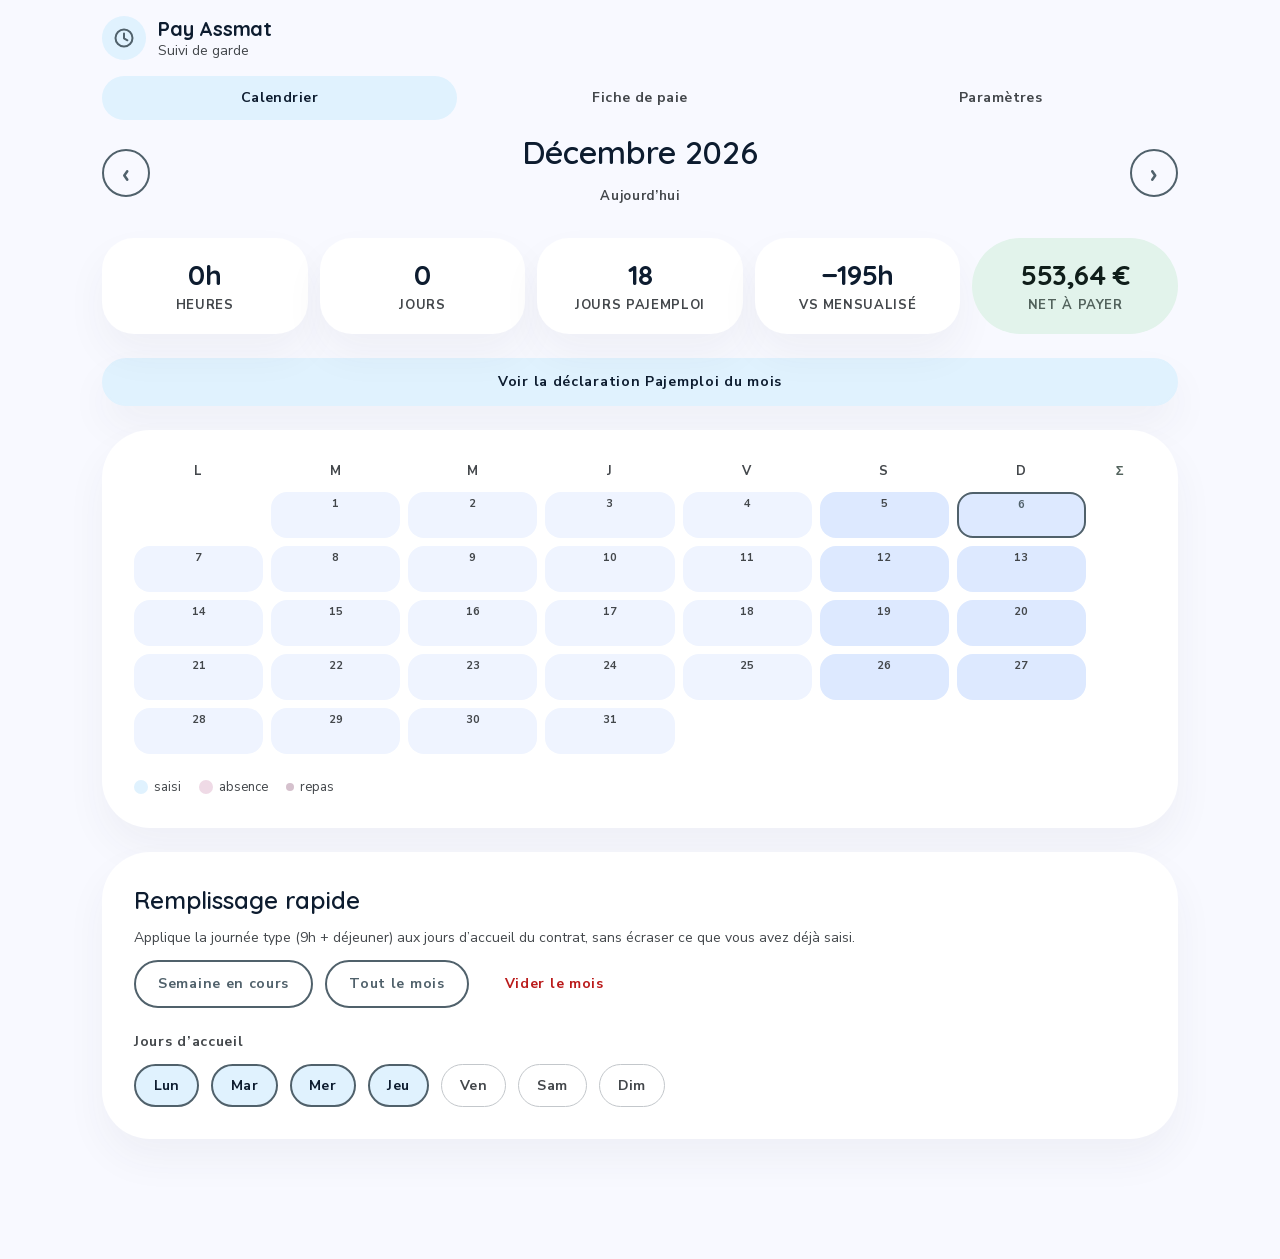
==== index.html @ a8e339e1 "Add GoatCounter analytics integration and update README with audience measurement details" ====
<!doctype html>
<html lang="fr">
<head>
<meta charset="utf-8">
<meta name="viewport" content="width=device-width, initial-scale=1, viewport-fit=cover">
<title>Pay Assmat — suivi & fiche de paie</title>
<meta name="description" content="Suivi des heures de garde chez l'assistante maternelle et génération de la fiche de paie mensuelle.">
<meta name="theme-color" content="#f8f9ff">
<link rel="manifest" href="manifest.webmanifest">
<link rel="icon" href="icons/icon-192.png" sizes="192x192" type="image/png">
<link rel="apple-touch-icon" href="icons/apple-touch-icon.png">
<meta name="apple-mobile-web-app-capable" content="yes">
<meta name="apple-mobile-web-app-status-bar-style" content="default">
<meta name="apple-mobile-web-app-title" content="Pay Assmat">
<link rel="preload" href="fonts/quicksand-latin.woff2" as="font" type="font/woff2" crossorigin>
<link rel="preload" href="fonts/nunito-sans-latin.woff2" as="font" type="font/woff2" crossorigin>
<link rel="stylesheet" href="css/style.css">
</head>
<body>

<header class="topbar">
  <div class="topbar-in">
    <div class="brand">
      <span class="brand-mark" aria-hidden="true"><svg viewBox="0 0 24 24" fill="none" stroke="currentColor" stroke-width="2" stroke-linecap="round" stroke-linejoin="round"><circle cx="12" cy="12" r="8.5"/><path d="M12 7.5v4.8l3.4 2"/></svg></span>
      <span>
        <strong>Pay Assmat</strong>
        <em id="brand-sub">Suivi de garde</em>
      </span>
    </div>
    <button id="btn-install" class="btn ghost sm" hidden>Installer</button>
  </div>
</header>

<nav class="tabs" role="tablist" aria-label="Sections">
  <button class="tab is-active" role="tab" aria-selected="true"  aria-controls="vue-calendrier" data-view="calendrier">Calendrier</button>
  <button class="tab"           role="tab" aria-selected="false" aria-controls="vue-paie"       data-view="paie">Fiche de paie</button>
  <button class="tab"           role="tab" aria-selected="false" aria-controls="vue-params"     data-view="params">Paramètres</button>
</nav>

<main>

  <!-- ============ CALENDRIER ============ -->
  <section id="vue-calendrier" class="view is-active" role="tabpanel">
    <div class="monthnav">
      <button class="btn icon" id="mois-prev" aria-label="Mois précédent">‹</button>
      <div class="monthnav-label">
        <h1 id="mois-titre">—</h1>
        <button class="btn ghost xs" id="mois-today">Aujourd’hui</button>
      </div>
      <button class="btn icon" id="mois-next" aria-label="Mois suivant">›</button>
    </div>

    <div class="stats" id="stats"></div>

    <button class="btn primary btn-paje" id="btn-voir-paje">Voir la déclaration Pajemploi du mois</button>

    <div class="card">
      <div class="cal-head" aria-hidden="true">
        <span>L</span><span>M</span><span>M</span><span>J</span><span>V</span>
        <span class="we">S</span><span class="we">D</span><span class="wk">Σ</span>
      </div>
      <div class="cal-grid" id="cal-grid"></div>
      <p class="legend">
        <span class="lg lg-present"></span> saisi
        <span class="lg lg-absent"></span> absence
        <span class="lg lg-repas"></span> repas
      </p>
    </div>

    <div class="card">
      <h2>Remplissage rapide</h2>
      <p class="muted">Applique la journée type (<span id="type-desc">—</span>) aux jours d’accueil du contrat, sans écraser ce que vous avez déjà saisi.</p>
      <div class="row wrap">
        <button class="btn" id="fill-week">Semaine en cours</button>
        <button class="btn" id="fill-month">Tout le mois</button>
        <button class="btn danger ghost" id="clear-month">Vider le mois</button>
      </div>
      <fieldset class="jours-contrat">
        <legend>Jours d’accueil</legend>
        <div class="chips" id="jours-contrat"></div>
      </fieldset>
    </div>
  </section>

  <!-- ============ FICHE DE PAIE ============ -->
  <section id="vue-paie" class="view" role="tabpanel">
    <div class="monthnav no-print">
      <button class="btn icon" id="paie-prev" aria-label="Mois précédent">‹</button>
      <div class="monthnav-label"><h1 id="paie-titre">—</h1></div>
      <button class="btn icon" id="paie-next" aria-label="Mois suivant">›</button>
    </div>

    <div class="row wrap no-print actions">
      <button class="btn primary" id="btn-print">Imprimer / PDF</button>
      <button class="btn" id="btn-csv">Export CSV</button>
      <button class="btn ghost" id="btn-copy-paje">Copier le récap Pajemploi</button>
    </div>

    <div id="paie-content"></div>
  </section>

  <!-- ============ PARAMÈTRES ============ -->
  <section id="vue-params" class="view" role="tabpanel">
    <form id="form-params" autocomplete="off">

      <div class="card">
        <h2>Identité</h2>
        <div class="grid2">
          <label>Enfant<input type="text" name="enfant" placeholder="Prénom"></label>
          <label>Assistante maternelle<input type="text" name="assmat" placeholder="Nom"></label>
          <label class="span2">Employeur (parent)<input type="text" name="employeur" placeholder="Nom"></label>
        </div>
      </div>

      <div class="card">
        <h2>Rémunération</h2>
        <div class="grid2">
          <label>Taux horaire
            <input type="number" name="tauxSaisi" step="0.001" min="0" inputmode="decimal">
            <small>Le salaire à payer et à déclarer à Pajemploi est le <strong>net</strong>.</small>
          </label>
          <label>Ce taux est
            <select name="tauxType">
              <option value="brut">Brut</option>
              <option value="net">Net</option>
            </select>
          </label>
          <label>Cotisations salariales (%)
            <input type="number" name="tauxCotisations" step="0.1" min="0" max="60" inputmode="decimal">
            <small>≈ 22 %. Sert à convertir brut ⇄ net. Estimation : Pajemploi fait foi.</small>
          </label>
          <label class="readout">Équivalence
            <output id="taux-readout">—</output>
          </label>
        </div>
      </div>

      <div class="card">
        <h2>Contrat</h2>
        <div class="grid2">
          <label class="span2">Mode de paiement
            <select name="mode">
              <option value="mensualisation">Mensualisation (salaire lissé + heures complémentaires)</option>
              <option value="reel">Paiement au réel (heures réellement effectuées)</option>
            </select>
          </label>
          <label>Heures / semaine<input type="number" name="heuresSemaine" step="0.25" min="0" inputmode="decimal"></label>
          <label>Jours / semaine<input type="number" name="joursSemaine" step="1" min="0" max="7" inputmode="numeric"></label>
          <label>Semaines / an
            <input type="number" name="semainesAn" step="1" min="1" max="52" inputmode="numeric">
            <small>52 = année complète.</small>
          </label>
          <label>Début du contrat
            <input type="date" name="debutContrat">
            <small>Borne l’année contractuelle (quota enfant malade).</small>
          </label>
          <label class="readout">Salaire mensualisé
            <output id="mens-readout">—</output>
          </label>
          <label>Seuil de majoration (h/sem.)<input type="number" name="seuilMajoration" step="0.25" min="0" inputmode="decimal"></label>
          <label>Heures au 1<sup>er</sup> palier<input type="number" name="heuresMaj1" step="1" min="0" inputmode="numeric"></label>
          <label>Majoration 1<sup>er</sup> palier (%)<input type="number" name="majoration1" step="1" min="0" inputmode="numeric"></label>
          <label>Majoration au-delà (%)<input type="number" name="majoration2" step="1" min="0" inputmode="numeric"></label>
        </div>
      </div>

      <div class="card">
        <h2>Indemnités d’entretien</h2>
        <div class="grid2">
          <label class="span2">Calcul
            <select name="entretienMode">
              <option value="bareme">Barème horaire avec plancher et plafond</option>
              <option value="fixe">Montant fixe par jour d’accueil</option>
              <option value="aucun">Aucune indemnité</option>
            </select>
          </label>
          <label data-when="bareme">Tarif horaire (€/h)<input type="number" name="entretienTauxH" step="0.005" min="0" inputmode="decimal"></label>
          <label data-when="bareme">Plancher / jour (€)<input type="number" name="entretienMin" step="0.01" min="0" inputmode="decimal"></label>
          <label data-when="bareme">Plafond / jour (€)<input type="number" name="entretienMax" step="0.01" min="0" inputmode="decimal"></label>
          <label data-when="fixe">Montant / jour (€)<input type="number" name="entretienFixe" step="0.01" min="0" inputmode="decimal"></label>
        </div>
        <p class="muted" data-when="bareme">Barème 2026 : 2,65 € en dessous de 6 h 15, 0,425 €/h ensuite, 3,83 € à partir de 9 h.</p>
      </div>

      <div class="card">
        <h2>Repas</h2>
        <div id="repas-params" class="repas-params"></div>
      </div>

      <div class="card">
        <h2>Options</h2>
        <label class="switch">
          <input type="checkbox" name="kmActif"><span>Frais kilométriques</span>
        </label>
        <label data-when="km">Tarif (€/km)<input type="number" name="kmTarif" step="0.01" min="0" inputmode="decimal"></label>
        <label class="switch">
          <input type="checkbox" name="cpActif"><span>Ligne « indemnité de congés payés » sur la fiche</span>
        </label>
        <label data-when="cp">Taux (%)<input type="number" name="cpTaux" step="0.5" min="0" inputmode="decimal"></label>
      </div>

      <div class="card">
        <h2>Journée type</h2>
        <p class="muted">Valeurs proposées par défaut lors de la saisie d’une journée.</p>
        <div class="grid2">
          <label>Heures<input type="number" name="typeHeures" step="0.25" min="0" max="24" inputmode="decimal"></label>
        </div>
        <div id="type-repas" class="repas-params"></div>
      </div>

      <div class="card">
        <h2>Données</h2>
        <p class="muted">Tout est stocké sur cet appareil uniquement. Pensez à exporter de temps en temps.</p>
        <div class="row wrap">
          <button type="button" class="btn" id="btn-export">Exporter la sauvegarde</button>
          <button type="button" class="btn" id="btn-import">Importer…</button>
          <input type="file" id="file-import" accept="application/json,.json" hidden>
          <button type="button" class="btn danger ghost" id="btn-reset">Tout effacer</button>
        </div>
        <p class="muted" id="storage-info"></p>
      </div>
    </form>
  </section>
</main>

<!-- ============ ÉDITEUR DE JOURNÉE ============ -->
<dialog id="dlg-jour">
  <form method="dialog" id="form-jour">
    <header class="dlg-head">
      <div>
        <h2 id="dlg-titre">—</h2>
        <p class="muted" id="dlg-sub">—</p>
      </div>
      <button class="btn icon ghost" value="cancel" aria-label="Fermer">✕</button>
    </header>

    <div class="dlg-body">
      <label class="dlg-statut">Statut<select id="dlg-statut"></select></label>

      <fieldset id="fs-heures">
        <legend>Heures de présence</legend>
        <div class="stepper">
          <button type="button" class="btn icon" data-h="-0.25" aria-label="Retirer 15 minutes">−</button>
          <input type="number" id="dlg-heures" step="0.25" min="0" max="24" inputmode="decimal">
          <button type="button" class="btn icon" data-h="0.25" aria-label="Ajouter 15 minutes">+</button>
        </div>
        <div class="chips" id="dlg-heures-quick"></div>
        <p class="muted" id="dlg-entretien">—</p>
      </fieldset>

      <fieldset id="fs-repas">
        <legend>Repas</legend>
        <div id="dlg-repas" class="counters"></div>
      </fieldset>

      <fieldset id="fs-km" hidden>
        <legend>Kilomètres</legend>
        <input type="number" id="dlg-km" step="1" min="0" inputmode="numeric">
      </fieldset>

      <label>Note<input type="text" id="dlg-note" maxlength="120" placeholder="facultatif"></label>
    </div>

    <footer class="dlg-foot">
      <button class="btn danger ghost" value="delete" type="submit" formnovalidate>Effacer</button>
      <button class="btn ghost" value="cancel" type="submit" formnovalidate>Annuler</button>
      <button class="btn primary" value="save" type="submit">Enregistrer</button>
    </footer>
  </form>
</dialog>

<!-- ============ INSTALLATION (iOS) ============ -->
<dialog id="dlg-install">
  <form method="dialog">
    <header class="dlg-head">
      <div>
        <h2>Installer Pay Assmat</h2>
        <p class="muted">Ajoutez l'application à votre écran d'accueil.</p>
      </div>
      <button class="btn icon ghost" value="cancel" aria-label="Fermer">✕</button>
    </header>

    <div class="dlg-body">
      <ol class="install-steps">
        <li>Touchez le bouton <strong>Partager</strong> <svg class="ico-share" viewBox="0 0 24 24" fill="none" stroke="currentColor" stroke-width="2" stroke-linecap="round" stroke-linejoin="round" aria-hidden="true"><path d="M12 15V3"/><path d="M8.5 6.5 12 3l3.5 3.5"/><path d="M6 11H4.5v9.5h15V11H18"/></svg> dans la barre du navigateur.</li>
        <li>Faites défiler puis choisissez <strong>« Sur l'écran d'accueil »</strong>.</li>
        <li>Confirmez avec <strong>Ajouter</strong>.</li>
      </ol>
      <p class="muted install-note" id="install-note">Sur iPhone, l'installation passe toujours par le menu Partager : aucun navigateur ne propose de bouton automatique.</p>
    </div>

    <footer class="dlg-foot">
      <span class="spacer"></span>
      <button class="btn primary" value="ok" type="submit">J'ai compris</button>
    </footer>
  </form>
</dialog>

<div id="toast" class="toast" role="status" aria-live="polite"></div>

<script src="js/analytics.js"></script>
<script src="js/calc.js"></script>
<script src="js/store.js"></script>
<script src="js/app.js"></script>
</body>
</html>
---- css/style.css ----
/* ============================================================
   Nurture Payroll — design system
   Soft Minimalism : pastels haute luminance, formes très arrondies,
   ombres quasi absentes, respiration généreuse.
   ============================================================ */

/* ---------- Polices (auto-hébergées : l'app doit tenir hors ligne) ---------- */

@font-face {
  font-family: 'Quicksand';
  src: url('../fonts/quicksand-latin.woff2') format('woff2-variations');
  font-weight: 300 700;
  font-style: normal;
  font-display: swap;
}

@font-face {
  font-family: 'Nunito Sans';
  src: url('../fonts/nunito-sans-latin.woff2') format('woff2-variations');
  font-weight: 200 1000;
  font-style: normal;
  font-display: swap;
}

/* ---------- Jetons ---------- */

:root {
  /* Le design system ne définit qu'une palette claire : on s'y tient. */
  color-scheme: light;

  /* Surfaces */
  --surface:            #f8f9ff;
  --surface-dim:        #ccdbf4;
  --surf-lowest:        #ffffff;
  --surf-low:           #eff4ff;
  --surf:               #e6eeff;
  --surf-high:          #dde9ff;
  --surf-highest:       #d5e3fd;
  --on-surface:         #0d1c2f;
  --on-surface-variant: #43474b;
  --inverse-surface:    #233144;
  --inverse-on-surface: #ebf1ff;
  --outline:            #73787b;
  --outline-variant:    #c3c7cb;

  /* Primaire — bleu ciel : calculs et actions principales */
  --primary:               #50616b;
  --on-primary:            #ffffff;
  --primary-container:     #e0f2fe;
  --on-primary-container:  #5e6f79;
  --on-primary-fixed:      #0c1e26;
  --primary-fixed-dim:     #b7c9d5;

  /* Secondaire — rose poudré : informations personnelles */
  --secondary:              #695a64;
  --secondary-container:    #efdae6;
  --on-secondary-fixed:     #231820;
  --secondary-fixed-dim:    #d5c1cd;

  /* Tertiaire — vert menthe : réussite, résultat net */
  --tertiary:               #52625c;
  --tertiary-container:     #e2f3eb;
  --on-tertiary-fixed:      #101e1a;
  --tertiary-fixed-dim:     #bacac3;

  /* Quaternaire — jaune soleil : attention bienveillante.
     Nommé dans le design system mais sans jeton fourni : dérivé ici. */
  --quaternary:             #7a6a3f;
  --quaternary-container:   #fff4d6;
  --on-quaternary-fixed:    #241c04;
  --quaternary-fixed-dim:   #e8d9ae;

  /* Erreur */
  --error:               #ba1a1a;
  --on-error:            #ffffff;
  --error-container:     #ffdad6;
  --on-error-container:  #93000a;

  /* Formes */
  --r-sm:   0.5rem;
  --r:      1rem;
  --r-md:   1.5rem;
  --r-lg:   2rem;
  --r-xl:   3rem;
  --r-full: 9999px;

  /* Espacements */
  --gutter:    24px;
  --stack-sm:  12px;
  --stack-md:  24px;
  --stack-lg:  48px;
  --pad:       20px;   /* padding interne des cartes, élargi sur grand écran */
  --margin:    20px;   /* marges latérales mobile */

  /* Élévation : « light as air », jamais d'ombre dure */
  --lift:        0 20px 40px rgba(51, 65, 85, .05);
  --lift-active: 0 20px 44px 8px rgba(51, 65, 85, .09);

  --safe-b: env(safe-area-inset-bottom, 0px);
}

@media (min-width: 700px) {
  :root { --pad: 32px; --margin: 32px; }
}

* { box-sizing: border-box; }

/* Les règles d'affichage ci-dessous (label, fieldset…) l'emportent sinon sur la
   feuille de style du navigateur : sans cela, l'attribut `hidden` ne masque rien. */
[hidden] { display: none !important; }

html { -webkit-text-size-adjust: 100%; }

body {
  margin: 0;
  background: var(--surface);
  color: var(--on-surface);
  font: 400 16px/24px 'Nunito Sans', -apple-system, BlinkMacSystemFont, 'Segoe UI', Roboto, sans-serif;
  padding-bottom: calc(var(--stack-lg) + var(--safe-b));
  overscroll-behavior-y: contain;
  -webkit-font-smoothing: antialiased;
}

/* ---------- Typographie ---------- */

h1, h2, h3 { margin: 0; font-family: 'Quicksand', 'Nunito Sans', sans-serif; }

/* headline-lg : 32/40, réduit à 24/32 sur mobile */
h1 { font-size: 24px; line-height: 32px; font-weight: 600; }
@media (min-width: 700px) { h1 { font-size: 32px; line-height: 40px; } }

/* headline-md : 24/32, adouci sur les petits écrans pour garder la hiérarchie */
h2 { font-size: 20px; line-height: 28px; font-weight: 600; letter-spacing: -.005em; }
@media (min-width: 700px) { h2 { font-size: 24px; line-height: 32px; } }

h3 { font-size: 16px; line-height: 24px; font-weight: 600; }

p { margin: 0 0 var(--stack-sm); }
p:last-child { margin-bottom: 0; }

.muted { color: var(--on-surface-variant); font-size: 14px; line-height: 20px; }
.spacer { flex: 1; }

/* Chiffres : Quicksand bold, pour que les montants sautent aux yeux */
.num-display {
  font-family: 'Quicksand', sans-serif; font-weight: 700;
  font-variant-numeric: tabular-nums;
}

/* ---------- En-tête ---------- */

.topbar {
  position: sticky; top: 0; z-index: 30;
  background: color-mix(in srgb, var(--surface) 96%, transparent);
  backdrop-filter: saturate(160%) blur(14px);
  padding-top: env(safe-area-inset-top, 0px);
}
.topbar-in {
  max-width: 1140px; margin: 0 auto;
  display: flex; align-items: center; gap: var(--stack-sm);
  padding: 16px var(--margin);
}
.brand { display: flex; align-items: center; gap: var(--stack-sm); flex: 1; min-width: 0; }
.brand strong {
  display: block; font-family: 'Quicksand', sans-serif;
  font-size: 20px; line-height: 26px; font-weight: 700; letter-spacing: -.01em;
}
.brand em {
  display: block; font-style: normal;
  font-size: 14px; line-height: 18px; color: var(--on-surface-variant);
  overflow: hidden; text-overflow: ellipsis; white-space: nowrap;
}
.brand-mark {
  width: 44px; height: 44px; border-radius: var(--r-md); flex: none;
  background: var(--primary-container);
  display: grid; place-items: center;
}
.brand-mark svg { width: 24px; height: 24px; color: var(--primary); }

/* ---------- Onglets ---------- */

.tabs {
  display: flex; gap: 6px;
  max-width: 1140px; margin: 0 auto; padding: 0 var(--margin) var(--stack-sm);
}
.tab {
  flex: 1; appearance: none; border: 0; cursor: pointer;
  padding: 12px 8px; border-radius: var(--r-full);
  background: transparent; color: var(--on-surface-variant);
  font-family: 'Nunito Sans', sans-serif;
  font-size: 14px; line-height: 20px; font-weight: 700; letter-spacing: .03em;
  white-space: nowrap;
  transition: background-color .18s ease, color .18s ease;
}
@media (max-width: 420px) { .tab { font-size: 13px; letter-spacing: 0; padding: 12px 4px; } }
.tab:hover { background: var(--surf-low); }
.tab.is-active { background: var(--primary-container); color: var(--on-surface); }

main { max-width: 1140px; margin: 0 auto; padding: 0 var(--margin) var(--stack-lg); }
.view { display: none; }
.view.is-active { display: block; animation: fade .22s ease-out; }
@keyframes fade { from { opacity: 0; transform: translateY(6px); } }

/* ---------- Cartes ---------- */

.card {
  background: var(--surf-lowest);
  border-radius: var(--r-xl);
  box-shadow: var(--lift);
  padding: var(--pad);
  margin: 0 0 var(--stack-md);
}
.card > h2 { margin-bottom: var(--stack-sm); }

.row { display: flex; gap: var(--stack-sm); align-items: center; }
.row.wrap { flex-wrap: wrap; }
.actions { margin: 0 0 var(--stack-md); }

.grid2 { display: grid; grid-template-columns: 1fr 1fr; gap: var(--stack-md) var(--gutter); }
.grid2 .span2 { grid-column: 1 / -1; }
@media (max-width: 620px) { .grid2 { grid-template-columns: 1fr; } .grid2 .span2 { grid-column: auto; } }

/* ---------- Champs ---------- */

/* label-md */
label {
  display: block;
  font-size: 14px; line-height: 20px; font-weight: 700; letter-spacing: .05em;
  color: var(--on-surface-variant);
}
label small {
  display: block; margin-top: 6px;
  font-size: 13px; line-height: 18px; font-weight: 400; letter-spacing: 0;
  color: var(--on-surface-variant);
}

input[type=text], input[type=number], input[type=date], select, output {
  display: block; width: 100%; margin-top: var(--stack-sm);
  padding: 12px 18px;
  font-family: 'Nunito Sans', sans-serif; font-size: 16px; line-height: 24px;
  color: var(--on-surface);
  background: var(--surf-low);
  border: 1.5px solid transparent;
  border-radius: var(--r-lg);
  transition: background-color .18s ease, border-color .18s ease, box-shadow .18s ease;
}
input[type=text]:hover, input[type=number]:hover, select:hover { border-color: var(--outline-variant); }

/* Le focus éclaire le champ en jaune soleil et « soulève » légèrement la surface. */
input[type=text]:focus, input[type=number]:focus, select:focus {
  outline: none;
  background: var(--quaternary-container);
  border-color: var(--quaternary-fixed-dim);
  box-shadow: var(--lift-active);
}
input:focus-visible, select:focus-visible, button:focus-visible, .day:focus-visible {
  outline: 2.5px solid var(--primary);
  outline-offset: 2px;
}

select {
  appearance: none; cursor: pointer; padding-right: 46px;
  background-image: url("data:image/svg+xml,%3Csvg xmlns='http://www.w3.org/2000/svg' viewBox='0 0 24 24' fill='none' stroke='%2350616b' stroke-width='2.2' stroke-linecap='round' stroke-linejoin='round'%3E%3Cpath d='M6 9l6 6 6-6'/%3E%3C/svg%3E");
  background-repeat: no-repeat;
  background-position: right 18px center;
  background-size: 20px;
}

output {
  background: var(--tertiary-container);
  font-family: 'Quicksand', sans-serif; font-weight: 700;
  color: var(--on-tertiary-fixed);
  min-height: 51px;
}

.switch {
  display: flex; align-items: center; gap: var(--stack-sm);
  padding: var(--stack-sm) 0;
  font-size: 16px; line-height: 24px; font-weight: 600; letter-spacing: 0;
  color: var(--on-surface); cursor: pointer;
}
.switch input { width: 22px; height: 22px; accent-color: var(--primary); margin: 0; flex: none; }

fieldset { border: 0; padding: 0; margin: 0 0 var(--stack-md); }
legend {
  font-size: 14px; line-height: 20px; font-weight: 700; letter-spacing: .05em;
  color: var(--on-surface-variant); padding: 0 0 var(--stack-sm);
}

/* ---------- Boutons ---------- */

/* Par défaut : bouton secondaire, bordure épaisse, centre transparent. */
.btn {
  appearance: none; cursor: pointer;
  font-family: 'Nunito Sans', sans-serif;
  font-size: 14px; line-height: 20px; font-weight: 700; letter-spacing: .05em;
  padding: 12px 22px; border-radius: var(--r-full);
  border: 2px solid var(--primary);
  background: transparent; color: var(--primary);
  transition: transform .08s ease, background-color .18s ease, box-shadow .18s ease;
}
.btn:hover { background: var(--surf-low); }
.btn:active { transform: scale(.97); }

/* Principal : bleu ciel plein, texte ardoise. */
.btn.primary {
  background: var(--primary-container); border-color: var(--primary-container);
  color: var(--on-surface); box-shadow: var(--lift);
}
.btn.primary:hover { background: #d3ecfd; border-color: #d3ecfd; box-shadow: var(--lift-active); }

.btn.ghost { border-color: transparent; color: var(--on-surface-variant); }
.btn.ghost:hover { background: var(--surf-low); }

.btn.danger { border-color: var(--error-container); color: var(--error); }
.btn.danger:hover { background: var(--error-container); }
.btn.danger.ghost { border-color: transparent; }

.btn.sm { padding: 9px 16px; }
.btn.xs { padding: 6px 14px; font-size: 13px; }
.btn.icon {
  width: 48px; height: 48px; padding: 0;
  display: grid; place-items: center;
  font-family: 'Quicksand', sans-serif; font-size: 26px; font-weight: 700; line-height: 1;
}
.btn[disabled] { opacity: .4; cursor: default; }

/* ---------- Puces ---------- */

.chips { display: flex; flex-wrap: wrap; gap: var(--stack-sm); }
.chip {
  appearance: none; cursor: pointer;
  font-family: 'Nunito Sans', sans-serif;
  font-size: 14px; line-height: 20px; font-weight: 700; letter-spacing: .03em;
  padding: 10px 18px; border-radius: var(--r-full);
  border: 1.5px solid var(--outline-variant);
  background: var(--surf-lowest); color: var(--on-surface-variant);
  transition: background-color .18s ease, border-color .18s ease, color .18s ease;
}
.chip:hover { background: var(--surf-low); }
.chip[aria-pressed="true"] {
  background: var(--primary-container); border-color: var(--primary);
  border-width: 2px; color: var(--on-surface); padding: 9.5px 17.5px;
}

/* ---------- Navigation mensuelle ---------- */

.monthnav {
  display: flex; align-items: center; gap: var(--stack-sm);
  margin: 0 0 var(--stack-md);
}
.monthnav-label { flex: 1; text-align: center; }
.monthnav-label h1 { text-transform: capitalize; }
.monthnav-label .btn { margin-top: 6px; }

/* ---------- Statistiques ---------- */

.stats {
  display: grid; grid-template-columns: repeat(5, 1fr); gap: var(--stack-sm);
  margin: 0 0 var(--stack-md);
}
@media (max-width: 620px) {
  .stats { grid-template-columns: repeat(2, 1fr); }
  .stats .stat.hero { grid-column: span 2; }  /* 5 cartes : le net à payer occupe la dernière ligne */
}

.stat {
  background: var(--surf-lowest);
  border-radius: var(--r-lg);
  box-shadow: var(--lift);
  padding: 20px var(--stack-sm);
  text-align: center;
}
.stat b {
  display: block;
  font-family: 'Quicksand', sans-serif; font-weight: 700;
  font-size: clamp(22px, 5vw, 28px); line-height: 34px;
  letter-spacing: -.02em; font-variant-numeric: tabular-nums;
}
.stat span {
  display: block; margin-top: 4px;
  font-size: 13px; line-height: 18px; font-weight: 700; letter-spacing: .05em;
  color: var(--on-surface-variant); text-transform: uppercase;
}
/* Le net à payer est le résultat : pastille menthe, forme pilule. */
.stat.hero { background: var(--tertiary-container); border-radius: var(--r-full); box-shadow: none; }
.stat.hero b { color: var(--on-tertiary-fixed); }
.stat.hero span { color: var(--tertiary); }

/* ---------- Calendrier ---------- */

.cal-head, .cal-grid {
  display: grid; grid-template-columns: repeat(7, minmax(0, 1fr)) 42px; gap: 4px;
}
@media (min-width: 700px) {
  .cal-head, .cal-grid { grid-template-columns: repeat(7, minmax(0, 1fr)) 52px; gap: 8px; }
}
.cal-head { margin-bottom: var(--stack-sm); }
.cal-head span {
  text-align: center;
  font-size: 13px; line-height: 18px; font-weight: 700; letter-spacing: .05em;
  color: var(--on-surface-variant);
}
.cal-head .wk { color: var(--tertiary); }

.day {
  appearance: none; cursor: pointer;
  font-family: 'Nunito Sans', sans-serif;
  /* Hauteur fixe plutôt qu'un ratio : un ratio impose une largeur intrinsèque
     que les colonnes 1fr, plus étroites, ne peuvent pas contenir. */
  height: 40px; min-width: 0;
  border: 1.5px solid transparent; border-radius: var(--r);
  background: var(--surf-low); color: var(--on-surface);
  padding: 3px 1px 1px;
  display: flex; flex-direction: column; align-items: center;
  position: relative; overflow: hidden;
  transition: background-color .18s ease, border-color .18s ease;
}
@media (min-width: 700px) { .day { height: 46px; padding: 4px 2px 3px; } }
.day:hover { border-color: var(--primary-fixed-dim); }
.day.is-we { background: var(--surf-high); }
.day.is-out { visibility: hidden; }
.day.is-today { border-color: var(--primary); border-width: 2.5px; }
.day .n {
  font-size: 11px; line-height: 13px; font-weight: 700;
  color: var(--on-surface-variant);
}
.day.is-today .n { color: var(--primary); }
.day .h {
  font-family: 'Quicksand', sans-serif;
  font-size: 12px; line-height: 14px; font-weight: 700;
  font-variant-numeric: tabular-nums;
}
.day .dots { display: flex; gap: 2px; height: 4px; margin-top: auto; }
.day .dot { width: 4px; height: 4px; border-radius: 50%; background: var(--secondary-fixed-dim); }

/* Journée saisie : bleu ciel. Absence : rose poudré, jamais alarmant. */
.day.filled { background: var(--primary-container); }
.day.filled .n { color: var(--on-primary-container); }
.day.filled .h { color: var(--on-primary-fixed); }
.day.off { background: var(--secondary-container); }
.day.off .n { color: var(--secondary); }
.day.off .h {
  font-family: 'Nunito Sans', sans-serif;
  font-size: 9px; line-height: 12px; letter-spacing: .01em;
  color: var(--secondary); text-transform: uppercase;
}

.wsum {
  display: grid; place-items: center; text-align: center;
  font-family: 'Quicksand', sans-serif;
  font-size: 12px; line-height: 16px; font-weight: 700; letter-spacing: -.01em;
  font-variant-numeric: tabular-nums;
  color: var(--on-tertiary-fixed); background: var(--tertiary-container);
  border-radius: var(--r); padding: 2px;
}
/* Au-delà du seuil : jaune soleil, une alerte qui reste bienveillante. */
.wsum.over { background: var(--quaternary-container); color: var(--on-quaternary-fixed); }
.wsum:empty { background: transparent; }

.legend {
  display: flex; align-items: center; gap: 6px; flex-wrap: wrap;
  margin-top: var(--stack-md);
  font-size: 13px; line-height: 18px; color: var(--on-surface-variant);
}
.lg { width: 14px; height: 14px; border-radius: var(--r-sm); display: inline-block; margin-left: var(--stack-sm); }
.lg:first-child { margin-left: 0; }
.lg-present { background: var(--primary-container); }
.lg-absent  { background: var(--secondary-container); }
.lg-repas   { background: var(--secondary-fixed-dim); border-radius: 50%; width: 8px; height: 8px; }

.jours-contrat { margin: var(--stack-md) 0 0; }

/* ---------- Repas (paramètres) ---------- */

.repas-params { display: flex; flex-direction: column; gap: var(--stack-sm); }
/* Le bloc des repas suit directement une grille de champs : on rétablit le rythme vertical. */
.grid2 + .repas-params { margin-top: var(--stack-md); }
.repas-line {
  display: grid; grid-template-columns: 22px 1fr 96px; align-items: center; gap: 10px;
  padding: 10px 14px;
  border-radius: var(--r-lg); background: var(--surf-low);
  transition: opacity .18s ease;
}
.repas-line input[type=checkbox] { width: 22px; height: 22px; accent-color: var(--primary); margin: 0; }
.repas-line > span { font-size: 16px; font-weight: 600; color: var(--on-surface); }
.repas-line input[type=number] { margin: 0; background: var(--surf-lowest); }
.repas-line.off { opacity: .45; }

/* ---------- Compteurs (dialogue) ---------- */

.counters { display: flex; flex-direction: column; gap: var(--stack-sm); }
.counter {
  display: grid; grid-template-columns: 1fr auto; align-items: center; gap: var(--stack-sm);
  padding: var(--stack-sm) var(--stack-sm) var(--stack-sm) 18px;
  border-radius: var(--r-lg); background: var(--secondary-container);
}
.counter > div:first-child { font-size: 16px; line-height: 22px; font-weight: 600; color: var(--on-secondary-fixed); }
.counter small { display: block; font-weight: 400; font-size: 13px; color: var(--secondary); }
.counter .ctrl { display: flex; align-items: center; gap: 4px; }
.counter .ctrl .btn.icon {
  width: 40px; height: 40px; border-color: var(--secondary-fixed-dim);
  color: var(--on-secondary-fixed); background: var(--surf-lowest);
}
.counter .val {
  min-width: 30px; text-align: center;
  font-family: 'Quicksand', sans-serif; font-size: 20px; font-weight: 700;
  font-variant-numeric: tabular-nums; color: var(--on-secondary-fixed);
}

.stepper { display: grid; grid-template-columns: 52px 1fr 52px; gap: var(--stack-sm); align-items: center; }
.stepper input {
  margin: 0; text-align: center; background: var(--surf-lowest);
  font-family: 'Quicksand', sans-serif;
  font-size: 36px; line-height: 44px; font-weight: 700;
  font-variant-numeric: tabular-nums;
}
.stepper .btn.icon { width: 52px; height: 52px; }
#dlg-heures-quick { margin-top: var(--stack-sm); }
#dlg-entretien { margin-top: var(--stack-sm); }

/* ---------- Dialogue ---------- */

dialog {
  border: 0; padding: 0;
  color: var(--on-surface); background: var(--surf-lowest);
  border-radius: var(--r-xl) var(--r-xl) 0 0;
  width: 100%; max-width: 520px;
  margin: auto auto 0; max-height: 94vh;
  box-shadow: 0 -20px 60px rgba(51, 65, 85, .12);
}
@media (min-width: 560px) { dialog { border-radius: var(--r-xl); margin: auto; } }
dialog::backdrop { background: rgba(35, 49, 68, .28); backdrop-filter: blur(3px); }
dialog[open] { display: flex; flex-direction: column; animation: up .24s cubic-bezier(.22,1,.36,1); }
@keyframes up { from { transform: translateY(24px); opacity: .5; } }

.dlg-head { display: flex; align-items: flex-start; gap: var(--stack-sm); padding: var(--pad) var(--pad) var(--stack-sm); }
.dlg-head > div:first-child { flex: 1; min-width: 0; }
.dlg-head h2 { font-size: 24px; line-height: 32px; }
.dlg-head .muted { margin: 4px 0 0; }
.dlg-body { padding: var(--stack-sm) var(--pad); overflow-y: auto; flex: 1; }
.dlg-foot {
  display: flex; align-items: center; gap: var(--stack-sm);
  padding: var(--stack-md) var(--pad) calc(var(--stack-md) + var(--safe-b));
  background: var(--surf-low);
  border-top: 1px solid var(--outline-variant);
}
.dlg-statut { display: block; margin-bottom: var(--stack-md); }

/* Actions du dialogue : Enregistrer bien contrasté, Annuler et Effacer bordés. */
.dlg-foot .btn { padding: 14px 22px; font-size: 15px; }
.dlg-foot .btn.primary {
  flex: 1;
  background: var(--primary); border-color: var(--primary); color: var(--on-primary);
}
.dlg-foot .btn.primary:hover { background: var(--on-primary-fixed); border-color: var(--on-primary-fixed); }
.dlg-foot .btn.ghost { border-color: var(--outline-variant); color: var(--on-surface); }
.dlg-foot .btn.danger.ghost { border-color: var(--error); color: var(--error); }

/* ---------- Fiche de paie ---------- */

.paie {
  background: var(--surf-lowest);
  border-radius: var(--r-xl);
  box-shadow: var(--lift);
  padding: var(--pad);
  margin: 0 0 var(--stack-md);
}
@media (min-width: 700px) { .paie { padding: 48px; } }

.paie-head { margin-bottom: var(--stack-lg); }
.paie-head h1 { font-size: 28px; line-height: 36px; font-weight: 700; letter-spacing: -.02em; }
@media (min-width: 700px) { .paie-head h1 { font-size: 40px; line-height: 48px; } }
.paie-head .periode {
  margin: 6px 0 0;
  font-size: 18px; line-height: 28px; color: var(--on-surface-variant); text-transform: capitalize;
}

.parties { display: grid; grid-template-columns: 1fr 1fr; gap: var(--stack-sm); margin-bottom: var(--stack-lg); }
@media (max-width: 379px) { .parties { grid-template-columns: 1fr; } }
.partie { background: var(--secondary-container); border-radius: var(--r-lg); padding: 18px 22px; }
.partie h3 {
  font-family: 'Nunito Sans', sans-serif;
  font-size: 13px; line-height: 18px; font-weight: 700; letter-spacing: .05em;
  text-transform: uppercase; color: var(--secondary); margin-bottom: 4px;
}
.partie p { margin: 0; font-size: 16px; line-height: 24px; font-weight: 600; color: var(--on-secondary-fixed); }

/* Une table plus large que l'écran défile dans son propre conteneur,
   la page elle-même ne défile jamais horizontalement. */
.paie-t-wrap { overflow-x: auto; margin-bottom: var(--stack-lg); }
table.paie-t { width: 100%; border-collapse: collapse; }
table.paie-t caption {
  text-align: left; padding: 0 0 var(--stack-sm);
  font-family: 'Quicksand', sans-serif;
  font-size: 20px; line-height: 28px; font-weight: 600; color: var(--on-surface);
}
table.paie-t th {
  text-align: left; padding: 8px 6px;
  font-size: 13px; line-height: 18px; font-weight: 700; letter-spacing: .05em;
  text-transform: uppercase; color: var(--on-surface-variant);
  border-bottom: 1.5px solid var(--outline-variant);
}
table.paie-t td { padding: 12px 6px; border-bottom: 1.5px solid var(--surf-high); font-size: 16px; }
table.paie-t td.num, table.paie-t th.num {
  text-align: right; white-space: nowrap;
  font-variant-numeric: tabular-nums;
}
table.paie-t td.num { font-family: 'Quicksand', sans-serif; font-weight: 600; }
table.paie-t tr.sub td {
  border-bottom: none; border-top: 2px solid var(--outline-variant);
  font-family: 'Quicksand', sans-serif; font-weight: 700; font-size: 17px;
}
table.paie-t tr.neg td { color: var(--error); }

/* Résultat final : grande pastille menthe, forme pilule. */
.net-final {
  display: flex; align-items: center; justify-content: space-between;
  gap: var(--stack-md); flex-wrap: wrap;
  background: var(--tertiary-container); color: var(--on-tertiary-fixed);
  border-radius: var(--r-full); padding: 24px 36px; margin-bottom: var(--stack-lg);
}
@media (max-width: 480px) { .net-final { border-radius: var(--r-lg); padding: 22px 26px; } }
.net-final span { font-size: 16px; line-height: 24px; font-weight: 600; color: var(--tertiary); }
.net-final b {
  font-family: 'Quicksand', sans-serif;
  font-size: 36px; line-height: 44px; font-weight: 700;
  letter-spacing: -.02em; font-variant-numeric: tabular-nums;
}

/* À reporter dans Pajemploi : jaune soleil, un rappel qui aide. */
.btn-paje { display: block; width: 100%; margin: 0 0 var(--stack-md); }
.paje { scroll-margin-top: 96px; background: var(--quaternary-container); border-radius: var(--r-lg); padding: var(--pad); margin-bottom: var(--stack-lg); }
.paje h3 {
  font-family: 'Nunito Sans', sans-serif;
  font-size: 13px; line-height: 18px; font-weight: 700; letter-spacing: .05em;
  text-transform: uppercase; color: var(--quaternary); margin-bottom: var(--stack-sm);
}
.paje dl { display: grid; grid-template-columns: 1fr auto; gap: 10px var(--stack-md); margin: 0; }
.paje dt { font-size: 16px; color: var(--on-surface-variant); }
.paje dd {
  margin: 0; text-align: right;
  font-family: 'Quicksand', sans-serif; font-size: 17px; font-weight: 700;
  font-variant-numeric: tabular-nums; color: var(--on-quaternary-fixed);
}

.empty { text-align: center; padding: var(--stack-lg) var(--stack-md); color: var(--on-surface-variant); }
.warn {
  background: var(--surf-low); border-radius: var(--r-md);
  padding: var(--stack-sm) 18px; margin: 0 0 var(--stack-sm);
  font-size: 14px; line-height: 21px; color: var(--on-surface-variant);
}

/* ---------- Toast ---------- */

.toast {
  position: fixed; left: 50%; bottom: calc(var(--stack-md) + var(--safe-b));
  transform: translate(-50%, 24px);
  background: var(--inverse-surface); color: var(--inverse-on-surface);
  padding: 14px 26px; border-radius: var(--r-full);
  font-size: 14px; font-weight: 700; letter-spacing: .03em;
  box-shadow: 0 20px 40px rgba(51, 65, 85, .18);
  opacity: 0; pointer-events: none; transition: opacity .22s ease, transform .22s ease;
  z-index: 100; max-width: 88vw; text-align: center;
}
.toast.show { opacity: 1; transform: translate(-50%, 0); }

/* ---------- Accessibilité ---------- */

@media (prefers-reduced-motion: reduce) {
  *, *::before, *::after { animation-duration: .01ms !important; transition-duration: .01ms !important; }
}

/* ---------- Étapes d'installation (iOS) ---------- */
.install-steps { margin: 0; padding-left: 1.25em; display: grid; gap: var(--stack-sm); }
.install-steps li { line-height: 1.5; }
.ico-share { width: 1.05em; height: 1.05em; vertical-align: -.18em; }
.install-note { margin-top: var(--stack-md); }

/* ---------- Impression ---------- */

@media print {
  @page { margin: 14mm; }
  body { background: #fff; padding: 0; }
  .topbar, .tabs, .no-print, .toast, dialog { display: none !important; }
  main { max-width: none; padding: 0; }
  .view { display: none !important; }
  #vue-paie { display: block !important; }
  .paie { box-shadow: none; padding: 0; margin: 0; border-radius: 0; page-break-inside: avoid; }
  .partie, .paje, .net-final { border: 1.5px solid var(--outline-variant); }
  .paie-t-wrap { margin-bottom: var(--stack-md); overflow-x: visible; }
  .net-final, .paje { margin-bottom: var(--stack-md); }
  .paie-head { margin-bottom: var(--stack-md); }
}
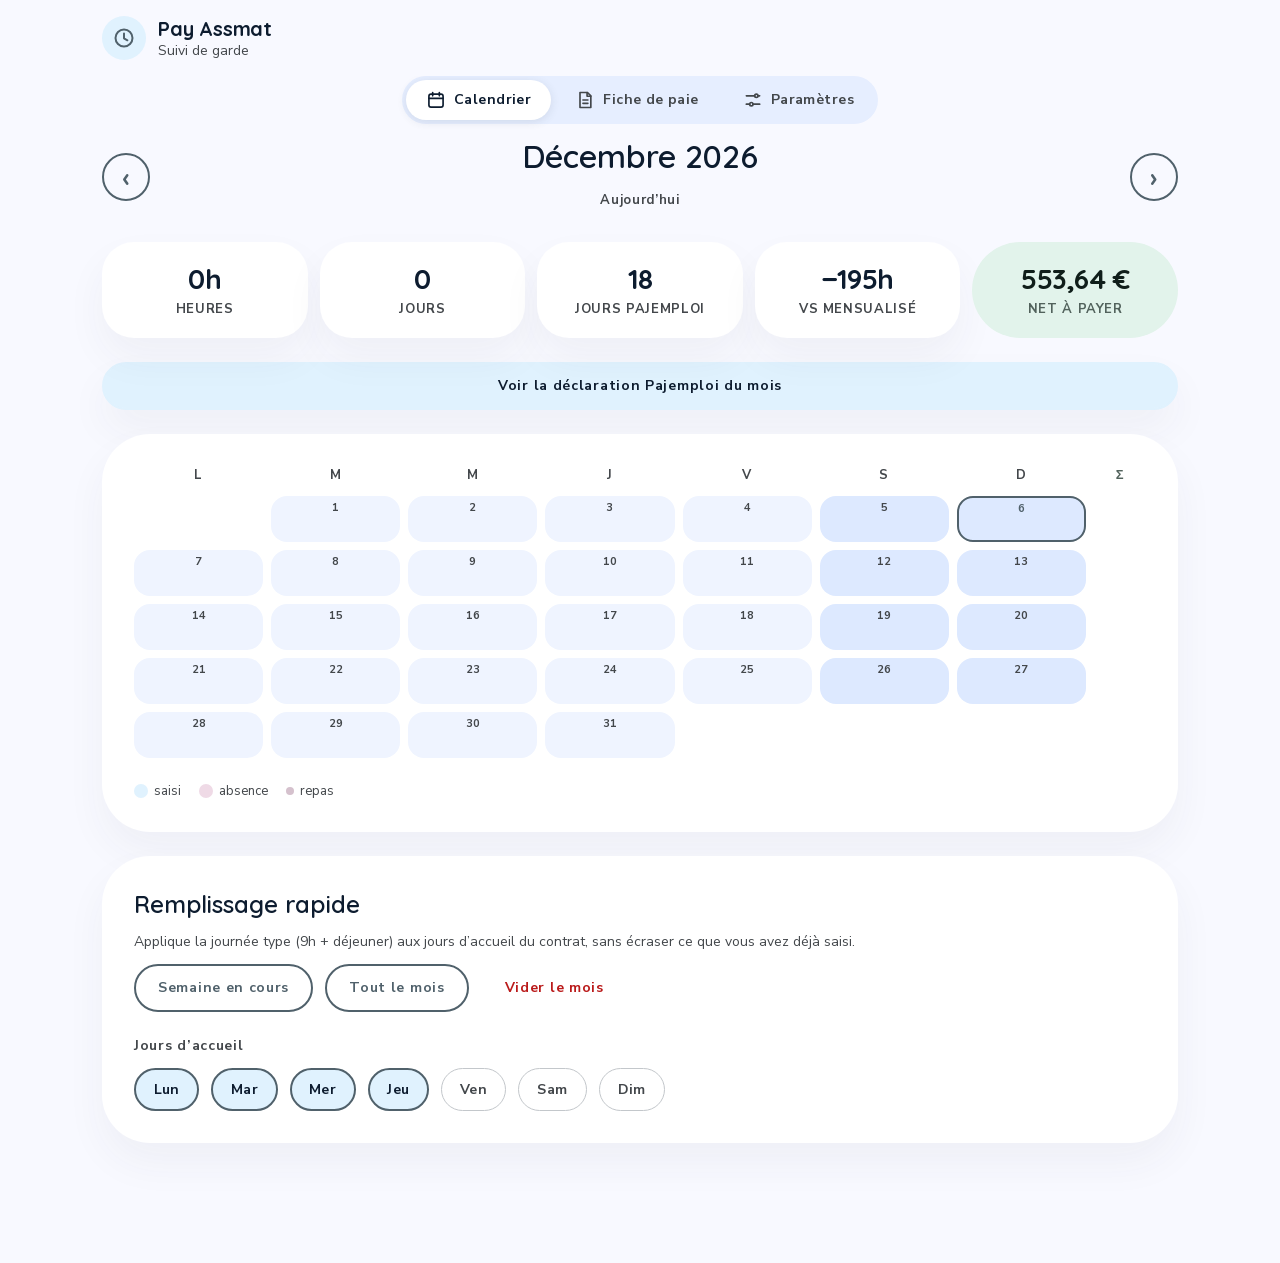
==== commit 8477a20c: "feat: enhance tab navigation with icons and labels; update service worker version" ====
--- a/index.html
+++ b/index.html
@@ -32,9 +32,18 @@
 </header>
 
 <nav class="tabs" role="tablist" aria-label="Sections">
-  <button class="tab is-active" role="tab" aria-selected="true"  aria-controls="vue-calendrier" data-view="calendrier">Calendrier</button>
-  <button class="tab"           role="tab" aria-selected="false" aria-controls="vue-paie"       data-view="paie">Fiche de paie</button>
-  <button class="tab"           role="tab" aria-selected="false" aria-controls="vue-params"     data-view="params">Paramètres</button>
+  <button class="tab is-active" role="tab" aria-selected="true"  aria-controls="vue-calendrier" data-view="calendrier">
+    <span class="tab-pill"><svg class="tab-ic" viewBox="0 0 24 24" fill="none" stroke="currentColor" stroke-width="2" stroke-linecap="round" stroke-linejoin="round" aria-hidden="true"><rect x="3.5" y="5" width="17" height="15.5" rx="2.5"/><path d="M3.5 10h17M8 3v4M16 3v4"/></svg></span>
+    <span class="tab-lbl">Calendrier</span>
+  </button>
+  <button class="tab"           role="tab" aria-selected="false" aria-controls="vue-paie"       data-view="paie">
+    <span class="tab-pill"><svg class="tab-ic" viewBox="0 0 24 24" fill="none" stroke="currentColor" stroke-width="2" stroke-linecap="round" stroke-linejoin="round" aria-hidden="true"><path d="M6 3h9l4 4v14H6z"/><path d="M14.5 3v4.5H19M9.5 12h6M9.5 16h6"/></svg></span>
+    <span class="tab-lbl">Fiche de paie</span>
+  </button>
+  <button class="tab"           role="tab" aria-selected="false" aria-controls="vue-params"     data-view="params">
+    <span class="tab-pill"><svg class="tab-ic" viewBox="0 0 24 24" fill="none" stroke="currentColor" stroke-width="2" stroke-linecap="round" stroke-linejoin="round" aria-hidden="true"><path d="M4 7h10M18 7h2M4 17h4M12 17h8"/><circle cx="16" cy="7" r="2"/><circle cx="10" cy="17" r="2"/></svg></span>
+    <span class="tab-lbl">Paramètres</span>
+  </button>
 </nav>
 
 <main>
@@ -144,15 +153,23 @@
               <option value="reel">Paiement au réel (heures réellement effectuées)</option>
             </select>
           </label>
+          <label class="span2" data-when="mensualisation">Type d’année
+            <select name="typeAnnee">
+              <option value="complete">Année complète : 47 semaines d’accueil + 5 de congés payés</option>
+              <option value="incomplete">Année incomplète : 46 semaines d’accueil ou moins</option>
+            </select>
+            <small data-when="complete">Salaire lissé sur 52 semaines, congés payés inclus.</small>
+            <small data-when="incomplete">Salaire lissé sur les semaines programmées ; congés payés versés en plus, régularisation à chaque date anniversaire.</small>
+          </label>
           <label>Heures / semaine<input type="number" name="heuresSemaine" step="0.25" min="0" inputmode="decimal"></label>
           <label>Jours / semaine<input type="number" name="joursSemaine" step="1" min="0" max="7" inputmode="numeric"></label>
-          <label>Semaines / an
-            <input type="number" name="semainesAn" step="1" min="1" max="52" inputmode="numeric">
-            <small>52 = année complète.</small>
+          <label data-when="incomplete">Semaines d’accueil / an
+            <input type="number" name="semainesAn" step="1" min="1" max="46" inputmode="numeric">
+            <small>Semaines programmées, hors congés payés (46 au plus).</small>
           </label>
           <label>Début du contrat
             <input type="date" name="debutContrat">
-            <small>Borne l’année contractuelle (quota enfant malade).</small>
+            <small>Borne l’année contractuelle : quota enfant malade, régularisation annuelle, congés acquis.</small>
           </label>
           <label class="readout">Salaire mensualisé
             <output id="mens-readout">—</output>
@@ -193,10 +210,30 @@
           <input type="checkbox" name="kmActif"><span>Frais kilométriques</span>
         </label>
         <label data-when="km">Tarif (€/km)<input type="number" name="kmTarif" step="0.01" min="0" inputmode="decimal"></label>
-        <label class="switch">
-          <input type="checkbox" name="cpActif"><span>Ligne « indemnité de congés payés » sur la fiche</span>
-        </label>
-        <label data-when="cp">Taux (%)<input type="number" name="cpTaux" step="0.5" min="0" inputmode="decimal"></label>
+      </div>
+
+      <div class="card">
+        <h2>Congés payés</h2>
+        <p class="muted" data-when="cp-inclus">Année complète : les 5 semaines de congés payés sont incluses dans la mensualisation. Le salaire est maintenu pendant les congés, rien n’est ajouté.</p>
+        <div class="grid2" data-when="cp">
+          <label class="span2">Paiement prévu au contrat
+            <select name="cpMode">
+              <option value="juin">En une fois, en juin</option>
+              <option value="prise">Lors de la prise principale des congés</option>
+              <option value="mensuel">Au fur et à mesure (10 % chaque mois)</option>
+            </select>
+          </label>
+          <label data-when="cp-prise">Mois de la prise principale
+            <select name="cpMoisPrise">
+              <option value="1">Janvier</option><option value="2">Février</option><option value="3">Mars</option>
+              <option value="4">Avril</option><option value="5">Mai</option><option value="6">Juin</option>
+              <option value="7">Juillet</option><option value="8">Août</option><option value="9">Septembre</option>
+              <option value="10">Octobre</option><option value="11">Novembre</option><option value="12">Décembre</option>
+            </select>
+          </label>
+          <label>Règle du dixième (%)<input type="number" name="cpTaux" step="0.5" min="0" inputmode="decimal"></label>
+          <p class="muted span2">2,5 jours ouvrables acquis par mois du 1<sup>er</sup> juin au 31 mai (30 au plus). L’indemnité retenue est la plus avantageuse entre le dixième des salaires de la période et le maintien de salaire.</p>
+        </div>
       </div>
 
       <div class="card">
--- a/css/style.css
+++ b/css/style.css
@@ -177,24 +177,59 @@
 }
 .brand-mark svg { width: 24px; height: 24px; color: var(--primary); }
 
-/* ---------- Onglets ---------- */
+/* ---------- Onglets ----------
+   Ordinateur : rail segmenté sous l'en-tête. Mobile : barre fixe en bas de l'écran,
+   à portée de pouce, icône au-dessus du libellé. */
 
 .tabs {
-  display: flex; gap: 6px;
-  max-width: 1140px; margin: 0 auto; padding: 0 var(--margin) var(--stack-sm);
+  display: flex; gap: 4px;
+  max-width: 1140px; margin: 0 auto var(--stack-sm);
+  padding: 4px; border-radius: var(--r-full);
+  background: var(--surf);
+  width: fit-content;
 }
 .tab {
-  flex: 1; appearance: none; border: 0; cursor: pointer;
-  padding: 12px 8px; border-radius: var(--r-full);
+  appearance: none; border: 0; cursor: pointer;
+  display: flex; align-items: center; gap: 8px;
+  padding: 10px 20px; border-radius: var(--r-full);
   background: transparent; color: var(--on-surface-variant);
   font-family: 'Nunito Sans', sans-serif;
   font-size: 14px; line-height: 20px; font-weight: 700; letter-spacing: .03em;
   white-space: nowrap;
-  transition: background-color .18s ease, color .18s ease;
-}
-@media (max-width: 420px) { .tab { font-size: 13px; letter-spacing: 0; padding: 12px 4px; } }
-.tab:hover { background: var(--surf-low); }
-.tab.is-active { background: var(--primary-container); color: var(--on-surface); }
+  transition: background-color .18s ease, color .18s ease, box-shadow .18s ease;
+}
+.tab-pill { display: grid; place-items: center; }
+.tab-ic { width: 20px; height: 20px; }
+.tab:hover { color: var(--on-surface); }
+.tab.is-active { background: var(--surf-lowest); color: var(--on-surface); box-shadow: 0 2px 10px rgba(51, 65, 85, .12); }
+
+@media (max-width: 699px) {
+  .tabs {
+    position: fixed; left: 0; right: 0; bottom: 0; z-index: 40;
+    width: auto; max-width: none; margin: 0; gap: 0;
+    padding: 8px 8px calc(8px + var(--safe-b));
+    border-radius: 0;
+    background: color-mix(in srgb, var(--surf-lowest) 94%, transparent);
+    backdrop-filter: saturate(160%) blur(14px);
+    border-top: 1px solid var(--surf-high);
+    box-shadow: 0 -8px 24px rgba(51, 65, 85, .06);
+  }
+  .tab {
+    flex: 1; flex-direction: column; gap: 4px;
+    padding: 4px 0; border-radius: 0;
+    font-size: 12px; line-height: 16px; letter-spacing: .02em;
+  }
+  .tab.is-active { background: transparent; box-shadow: none; }
+  .tab-pill {
+    width: 60px; height: 32px; border-radius: var(--r-full);
+    transition: background-color .18s ease;
+  }
+  .tab.is-active .tab-pill { background: var(--primary-container); color: var(--primary); }
+  .tab-ic { width: 22px; height: 22px; }
+  /* La barre du bas ne doit masquer ni la fin des pages ni les notifications. */
+  body { padding-bottom: calc(96px + var(--safe-b)); }
+  .toast { bottom: calc(88px + var(--safe-b)); }
+}
 
 main { max-width: 1140px; margin: 0 auto; padding: 0 var(--margin) var(--stack-lg); }
 .view { display: none; }
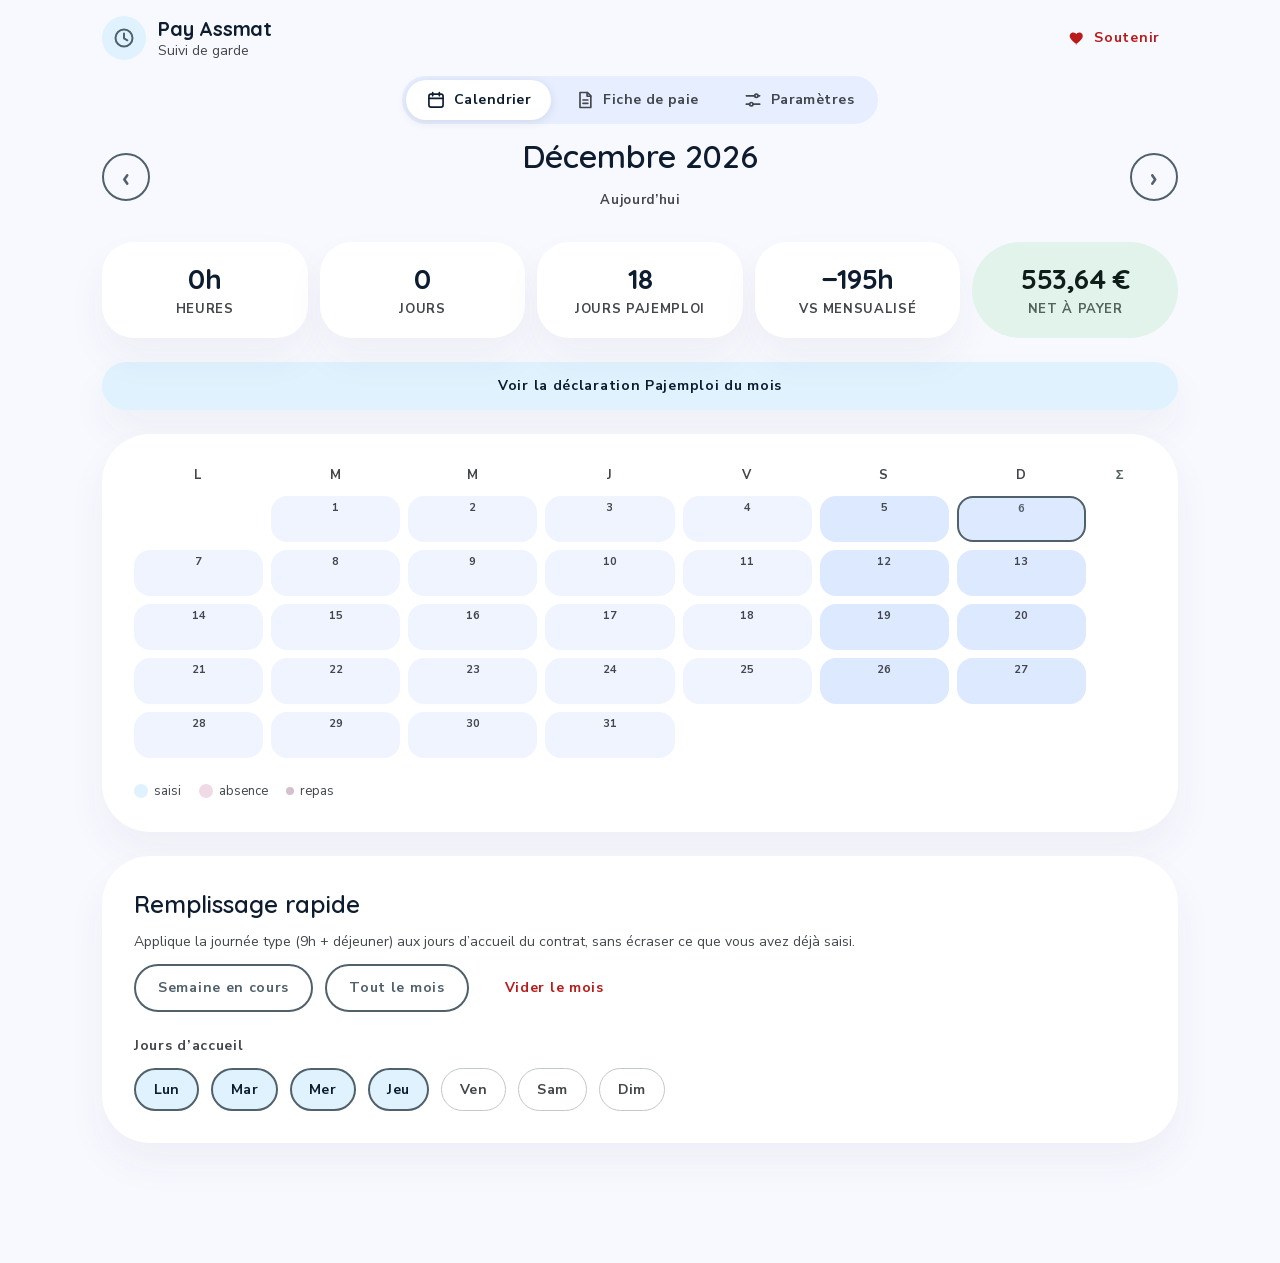
==== commit 2091340c: "feat: add donation support with external links and analytics tracking; update service worker version" ====
--- a/index.html
+++ b/index.html
@@ -27,7 +27,8 @@
         <em id="brand-sub">Suivi de garde</em>
       </span>
     </div>
-    <button id="btn-install" class="btn ghost sm" hidden>Installer</button>
+    <a class="btn ghost sm btn-don" href="https://buymeacoffee.com/jeremy.d" target="_blank" rel="noopener" data-don="entete" aria-label="Faire un don pour soutenir l’app"><svg viewBox="0 0 24 24" fill="currentColor" aria-hidden="true"><path d="M12 20.5s-7.5-4.6-9.3-9.2C1.4 8 3.4 4.5 6.9 4.5c2 0 3.4 1.1 4.1 2.3.7-1.2 2.1-2.3 4.1-2.3 3.5 0 5.5 3.5 4.2 6.8-1.8 4.6-9.3 9.2-9.3 9.2z"/></svg><span>Soutenir</span></a>
+    <button id="btn-install" class="btn ghost sm" hidden>Installer l'application</button>
   </div>
 </header>
 
@@ -155,7 +156,7 @@
           </label>
           <label class="span2" data-when="mensualisation">Type d’année
             <select name="typeAnnee">
-              <option value="complete">Année complète : 47 semaines d’accueil + 5 de congés payés</option>
+              <option value="complete">Année complète : 52 semaines (47 semaines d’accueil + 5 de congés payés)</option>
               <option value="incomplete">Année incomplète : 46 semaines d’accueil ou moins</option>
             </select>
             <small data-when="complete">Salaire lissé sur 52 semaines, congés payés inclus.</small>
@@ -256,6 +257,13 @@
         </div>
         <p class="muted" id="storage-info"></p>
       </div>
+
+      <div class="card card-don">
+        <h2>Soutenir l’app</h2>
+        <p class="muted">Pay Assmat est gratuite, sans publicité ni cookie, et vos données restent sur votre appareil. Si elle vous fait gagner du temps chaque mois, un petit don aide à la maintenir à jour des barèmes et de la convention collective.</p>
+        <a class="btn primary" href="https://buymeacoffee.com/jeremy.d" target="_blank" rel="noopener" data-don="parametres"><svg viewBox="0 0 24 24" fill="currentColor" aria-hidden="true"><path d="M12 20.5s-7.5-4.6-9.3-9.2C1.4 8 3.4 4.5 6.9 4.5c2 0 3.4 1.1 4.1 2.3.7-1.2 2.1-2.3 4.1-2.3 3.5 0 5.5 3.5 4.2 6.8-1.8 4.6-9.3 9.2-9.3 9.2z"/></svg><span>Offrir un café</span></a>
+        <p class="muted small">Paiement sécurisé sur Buy Me a Coffee : l’app ne reçoit aucune information.</p>
+      </div>
     </form>
   </section>
 </main>
--- a/css/style.css
+++ b/css/style.css
@@ -176,6 +176,16 @@
   display: grid; place-items: center;
 }
 .brand-mark svg { width: 24px; height: 24px; color: var(--primary); }
+
+/* ---------- Dons ---------- */
+
+a.btn { display: inline-flex; align-items: center; gap: 8px; text-decoration: none; }
+a.btn svg { width: 18px; height: 18px; flex: none; }
+.btn.ghost.btn-don { color: var(--error); }
+@media (max-width: 420px) { .btn-don span { display: none; } .btn.btn-don { padding: 9px 12px; } }
+.card-don .btn { margin: var(--stack-sm) 0; }
+.card-don .btn svg { color: var(--error); }
+.small { font-size: 13px; line-height: 18px; }
 
 /* ---------- Onglets ----------
    Ordinateur : rail segmenté sous l'en-tête. Mobile : barre fixe en bas de l'écran,
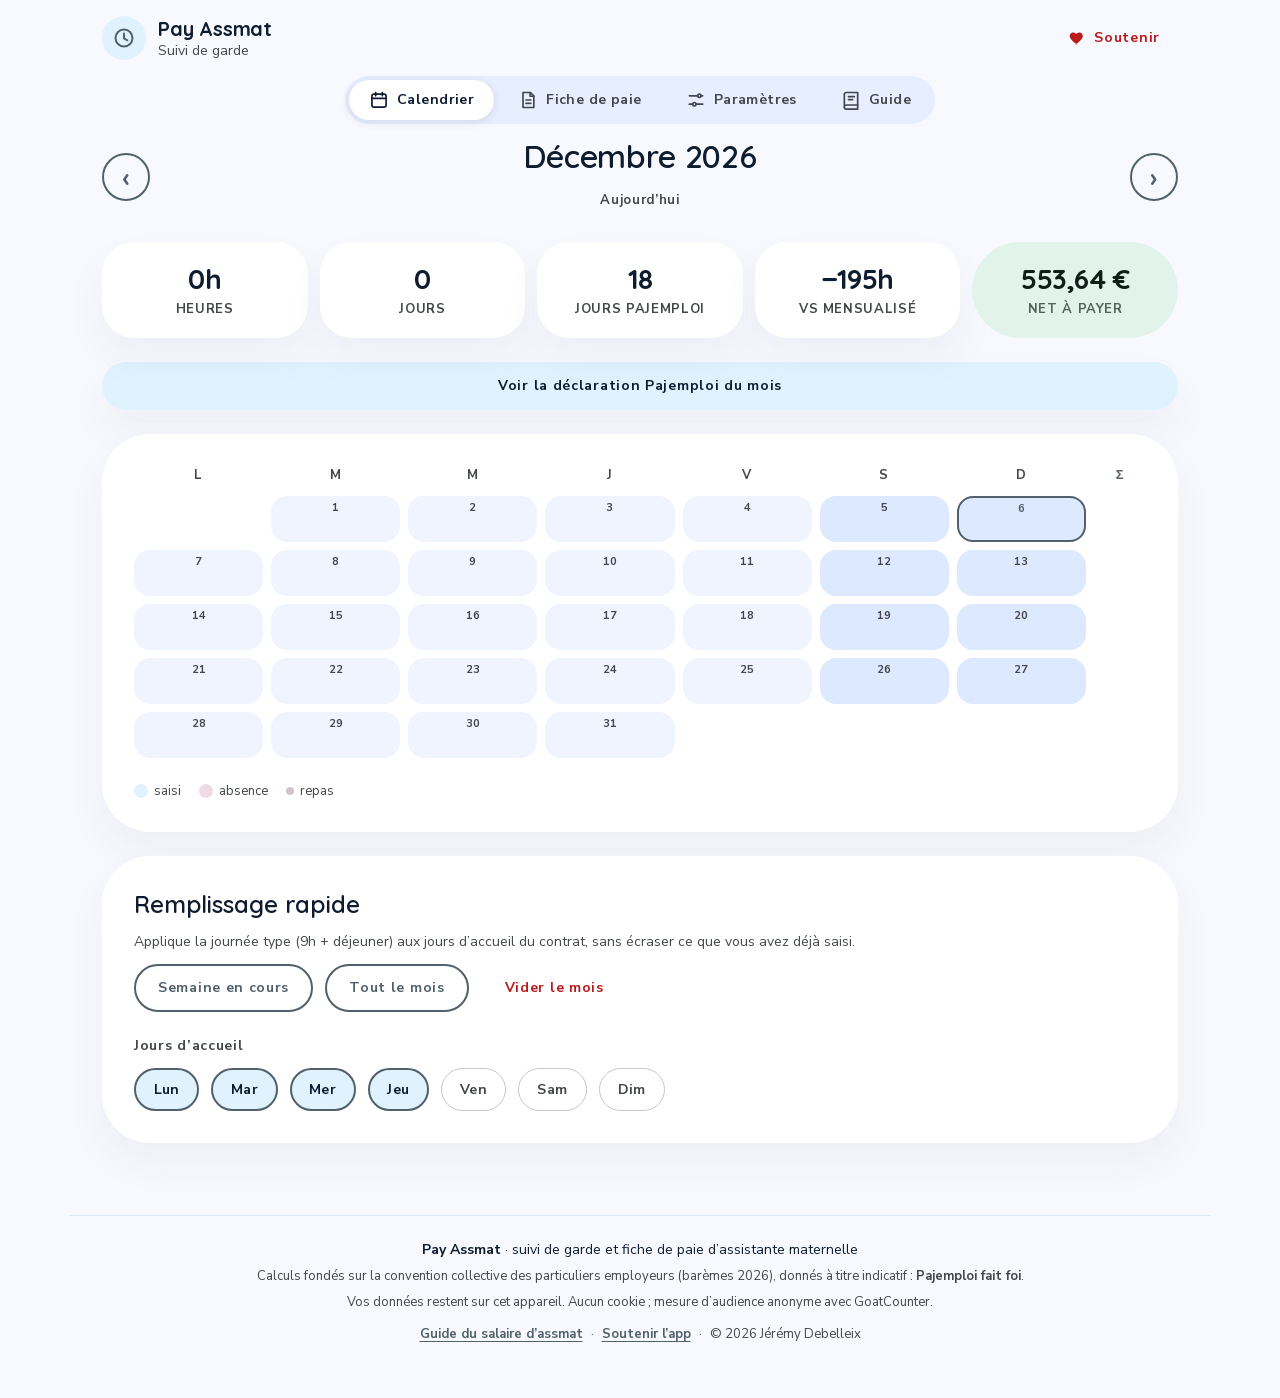
==== commit af6a07f2: "feat: add guide page for calculating assistant salary; update metadata and improve caching strategy" ====
--- a/index.html
+++ b/index.html
@@ -3,8 +3,41 @@
 <head>
 <meta charset="utf-8">
 <meta name="viewport" content="width=device-width, initial-scale=1, viewport-fit=cover">
-<title>Pay Assmat — suivi & fiche de paie</title>
-<meta name="description" content="Suivi des heures de garde chez l'assistante maternelle et génération de la fiche de paie mensuelle.">
+<title>Calcul salaire assistante maternelle 2026 — simulateur gratuit | Pay Assmat</title>
+<meta name="description" content="Calculez gratuitement le salaire de votre assistante maternelle : mensualisation, heures complémentaires et majorées, indemnités d’entretien et de repas, congés payés, montants à déclarer sur Pajemploi. Sans inscription, sans cookie.">
+<link rel="canonical" href="https://pay-assmat.fr/">
+<meta name="robots" content="index, follow, max-image-preview:large">
+<meta name="author" content="Jérémy Debelleix">
+
+<!-- Aperçus de partage (réseaux sociaux, messageries) -->
+<meta property="og:type" content="website">
+<meta property="og:locale" content="fr_FR">
+<meta property="og:site_name" content="Pay Assmat">
+<meta property="og:url" content="https://pay-assmat.fr/">
+<meta property="og:title" content="Calcul du salaire d’une assistante maternelle — Pay Assmat">
+<meta property="og:description" content="Simulateur gratuit : salaire mensualisé, heures, indemnités, congés payés et déclaration Pajemploi. Vos données restent sur votre appareil.">
+<meta property="og:image" content="https://pay-assmat.fr/icons/og-image.png">
+<meta property="og:image:width" content="1200">
+<meta property="og:image:height" content="630">
+<meta property="og:image:alt" content="Pay Assmat, calcul du salaire d’assistante maternelle">
+<meta name="twitter:card" content="summary_large_image">
+
+<!-- Données structurées : Google comprend qu'il s'agit d'une application gratuite -->
+<script type="application/ld+json">
+{
+  "@context": "https://schema.org",
+  "@type": "WebApplication",
+  "name": "Pay Assmat",
+  "url": "https://pay-assmat.fr/",
+  "description": "Simulateur de salaire d’assistante maternelle : mensualisation, heures complémentaires et majorées, indemnités d’entretien et de repas, congés payés, régularisation et déclaration Pajemploi.",
+  "applicationCategory": "FinanceApplication",
+  "operatingSystem": "Tous (navigateur web, installable)",
+  "inLanguage": "fr-FR",
+  "isAccessibleForFree": true,
+  "offers": { "@type": "Offer", "price": "0", "priceCurrency": "EUR" },
+  "author": { "@type": "Person", "name": "Jérémy Debelleix" }
+}
+</script>
 <meta name="theme-color" content="#f8f9ff">
 <link rel="manifest" href="manifest.webmanifest">
 <link rel="icon" href="icons/icon-192.png" sizes="192x192" type="image/png">
@@ -28,7 +61,7 @@
       </span>
     </div>
     <a class="btn ghost sm btn-don" href="https://buymeacoffee.com/jeremy.d" target="_blank" rel="noopener" data-don="entete" aria-label="Faire un don pour soutenir l’app"><svg viewBox="0 0 24 24" fill="currentColor" aria-hidden="true"><path d="M12 20.5s-7.5-4.6-9.3-9.2C1.4 8 3.4 4.5 6.9 4.5c2 0 3.4 1.1 4.1 2.3.7-1.2 2.1-2.3 4.1-2.3 3.5 0 5.5 3.5 4.2 6.8-1.8 4.6-9.3 9.2-9.3 9.2z"/></svg><span>Soutenir</span></a>
-    <button id="btn-install" class="btn ghost sm" hidden>Installer l'application</button>
+    <button id="btn-install" class="btn ghost sm btn-install" hidden aria-label="Installer l’application"><svg viewBox="0 0 24 24" fill="none" stroke="currentColor" stroke-width="2" stroke-linecap="round" stroke-linejoin="round" aria-hidden="true"><path d="M12 4v11M7 10l5 5 5-5M5 20h14"/></svg><span class="lbl-long">Installer l’application</span><span class="lbl-court">Installer</span></button>
   </div>
 </header>
 
@@ -45,6 +78,10 @@
     <span class="tab-pill"><svg class="tab-ic" viewBox="0 0 24 24" fill="none" stroke="currentColor" stroke-width="2" stroke-linecap="round" stroke-linejoin="round" aria-hidden="true"><path d="M4 7h10M18 7h2M4 17h4M12 17h8"/><circle cx="16" cy="7" r="2"/><circle cx="10" cy="17" r="2"/></svg></span>
     <span class="tab-lbl">Paramètres</span>
   </button>
+  <a class="tab" href="guide/" data-nav="guide">
+    <span class="tab-pill"><svg class="tab-ic" viewBox="0 0 24 24" fill="none" stroke="currentColor" stroke-width="2" stroke-linecap="round" stroke-linejoin="round" aria-hidden="true"><path d="M4 5.5A2.5 2.5 0 0 1 6.5 3H20v15H6.5A2.5 2.5 0 0 0 4 20.5z"/><path d="M4 20.5A2.5 2.5 0 0 0 6.5 23H20v-5"/><path d="M9 8h7M9 11.5h5"/></svg></span>
+    <span class="tab-lbl">Guide</span>
+  </a>
 </nav>
 
 <main>
@@ -54,7 +91,7 @@
     <div class="monthnav">
       <button class="btn icon" id="mois-prev" aria-label="Mois précédent">‹</button>
       <div class="monthnav-label">
-        <h1 id="mois-titre">—</h1>
+        <h2 id="mois-titre" class="titre-mois">—</h2>
         <button class="btn ghost xs" id="mois-today">Aujourd’hui</button>
       </div>
       <button class="btn icon" id="mois-next" aria-label="Mois suivant">›</button>
@@ -96,7 +133,7 @@
   <section id="vue-paie" class="view" role="tabpanel">
     <div class="monthnav no-print">
       <button class="btn icon" id="paie-prev" aria-label="Mois précédent">‹</button>
-      <div class="monthnav-label"><h1 id="paie-titre">—</h1></div>
+      <div class="monthnav-label"><h2 id="paie-titre" class="titre-mois">—</h2></div>
       <button class="btn icon" id="paie-next" aria-label="Mois suivant">›</button>
     </div>
 
@@ -260,13 +297,26 @@
 
       <div class="card card-don">
         <h2>Soutenir l’app</h2>
-        <p class="muted">Pay Assmat est gratuite, sans publicité ni cookie, et vos données restent sur votre appareil. Si elle vous fait gagner du temps chaque mois, un petit don aide à la maintenir à jour des barèmes et de la convention collective.</p>
+        <p class="muted">Pay Assmat est gratuite, sans publicité ni cookie, et vos données restent sur votre appareil. Si elle vous fait gagner du temps chaque mois, un petit don aide à la maintenir.</p>
         <a class="btn primary" href="https://buymeacoffee.com/jeremy.d" target="_blank" rel="noopener" data-don="parametres"><svg viewBox="0 0 24 24" fill="currentColor" aria-hidden="true"><path d="M12 20.5s-7.5-4.6-9.3-9.2C1.4 8 3.4 4.5 6.9 4.5c2 0 3.4 1.1 4.1 2.3.7-1.2 2.1-2.3 4.1-2.3 3.5 0 5.5 3.5 4.2 6.8-1.8 4.6-9.3 9.2-9.3 9.2z"/></svg><span>Offrir un café</span></a>
         <p class="muted small">Paiement sécurisé sur Buy Me a Coffee : l’app ne reçoit aucune information.</p>
       </div>
     </form>
   </section>
 </main>
+
+<footer class="site-foot no-print">
+  <p class="foot-brand"><strong>Pay Assmat</strong> · suivi de garde et fiche de paie d’assistante maternelle</p>
+  <p>Calculs fondés sur la convention collective des particuliers employeurs (barèmes 2026), donnés à titre indicatif : <strong>Pajemploi fait foi</strong>.</p>
+  <p>Vos données restent sur cet appareil. Aucun cookie ; mesure d’audience anonyme avec GoatCounter.</p>
+  <p class="foot-links">
+    <a href="guide/">Guide du salaire d’assmat</a>
+    <span aria-hidden="true">·</span>
+    <a href="https://buymeacoffee.com/jeremy.d" target="_blank" rel="noopener" data-don="footer">Soutenir l’app</a>
+    <span aria-hidden="true">·</span>
+    <span>© <span id="foot-annee">2026</span> Jérémy Debelleix</span>
+  </p>
+</footer>
 
 <!-- ============ ÉDITEUR DE JOURNÉE ============ -->
 <dialog id="dlg-jour">
--- a/css/style.css
+++ b/css/style.css
@@ -161,7 +161,9 @@
   padding: 16px var(--margin);
 }
 .brand { display: flex; align-items: center; gap: var(--stack-sm); flex: 1; min-width: 0; }
+.brand > span:last-child { min-width: 0; }
 .brand strong {
+  white-space: nowrap; overflow: hidden; text-overflow: ellipsis;
   display: block; font-family: 'Quicksand', sans-serif;
   font-size: 20px; line-height: 26px; font-weight: 700; letter-spacing: -.01em;
 }
@@ -182,7 +184,24 @@
 a.btn { display: inline-flex; align-items: center; gap: 8px; text-decoration: none; }
 a.btn svg { width: 18px; height: 18px; flex: none; }
 .btn.ghost.btn-don { color: var(--error); }
-@media (max-width: 420px) { .btn-don span { display: none; } .btn.btn-don { padding: 9px 12px; } }
+
+/* Boutons de l'en-tête : ils ne rétrécissent pas, c'est leur libellé qui se raccourcit
+   avec la largeur d'écran (le nom de l'app garde la priorité). */
+.topbar-in > .btn { flex: none; }
+.btn-install { display: inline-flex; align-items: center; gap: 8px; }
+.btn-install[hidden] { display: none; }
+.btn-install svg { width: 18px; height: 18px; flex: none; }
+.btn-install .lbl-court { display: none; }
+@media (max-width: 640px) {
+  .btn-don span { display: none; }
+  .topbar .btn.btn-don, .topbar .btn.btn-install { padding: 9px 12px; }
+  .btn-install .lbl-long { display: none; }
+  .btn-install .lbl-court { display: inline; }
+}
+@media (max-width: 380px) {
+  .btn-install .lbl-court { display: none; }
+  .topbar-in { gap: 4px; }
+}
 .card-don .btn { margin: var(--stack-sm) 0; }
 .card-don .btn svg { color: var(--error); }
 .small { font-size: 13px; line-height: 18px; }
@@ -209,6 +228,7 @@
   transition: background-color .18s ease, color .18s ease, box-shadow .18s ease;
 }
 .tab-pill { display: grid; place-items: center; }
+a.tab { text-decoration: none; }
 .tab-ic { width: 20px; height: 20px; }
 .tab:hover { color: var(--on-surface); }
 .tab.is-active { background: var(--surf-lowest); color: var(--on-surface); box-shadow: 0 2px 10px rgba(51, 65, 85, .12); }
@@ -242,6 +262,43 @@
 }
 
 main { max-width: 1140px; margin: 0 auto; padding: 0 var(--margin) var(--stack-lg); }
+
+/* ---------- Guide (contenu éditorial) ---------- */
+
+.guide { max-width: 1140px; margin: 0 auto; padding: var(--stack-md) var(--margin) var(--stack-lg); }
+.guide > h1 { margin-bottom: var(--stack-sm); }
+.guide-intro { max-width: 760px; color: var(--on-surface-variant); margin: 0 0 var(--stack-md); }
+.guide-grid { display: grid; grid-template-columns: repeat(auto-fit, minmax(300px, 1fr)); gap: var(--stack-sm); }
+.guide-card { background: var(--surf-lowest); border-radius: var(--r-lg); padding: var(--pad); box-shadow: var(--lift); }
+.guide-card h2 { font-size: 18px; line-height: 26px; margin-bottom: 8px; }
+.guide-card p, .guide-card li { font-size: 14px; line-height: 22px; color: var(--on-surface-variant); }
+.guide-card p { margin: 0 0 8px; }
+.guide-card ul { margin: 0 0 8px; padding-left: 20px; }
+.guide-card strong { color: var(--on-surface); }
+.guide-ex { background: var(--surf-low); border-radius: var(--r); padding: 10px 14px; }
+.guide-faq-titre { margin: var(--stack-md) 0 var(--stack-sm); }
+.guide-faq details { background: var(--surf-lowest); border-radius: var(--r); padding: 14px 18px; margin-bottom: 8px; }
+.guide-faq summary { cursor: pointer; font-weight: 700; }
+.guide-faq details p { margin: 8px 0 0; font-size: 14px; line-height: 22px; color: var(--on-surface-variant); }
+@media (max-width: 420px) { .guide-grid { grid-template-columns: 1fr; } }
+
+/* Page guide */
+a.brand { color: inherit; text-decoration: none; }
+.guide p a, .guide li a { color: var(--primary); font-weight: 700; text-underline-offset: 3px; }
+
+/* ---------- Pied de page ---------- */
+
+.site-foot {
+  max-width: 1140px; margin: 0 auto;
+  padding: var(--stack-md) var(--margin) 0;
+  border-top: 1px solid var(--surf-high);
+  color: var(--on-surface-variant);
+  font-size: 13px; line-height: 20px; text-align: center;
+}
+.site-foot p { margin: 0 0 6px; }
+.site-foot .foot-brand { color: var(--on-surface); font-size: 14px; }
+.foot-links { display: flex; justify-content: center; flex-wrap: wrap; gap: 8px; margin-top: var(--stack-sm) !important; }
+.site-foot a { color: var(--primary); font-weight: 700; text-decoration: underline; text-underline-offset: 3px; }
 .view { display: none; }
 .view.is-active { display: block; animation: fade .22s ease-out; }
 @keyframes fade { from { opacity: 0; transform: translateY(6px); } }
@@ -395,7 +452,8 @@
   margin: 0 0 var(--stack-md);
 }
 .monthnav-label { flex: 1; text-align: center; }
-.monthnav-label h1 { text-transform: capitalize; }
+.monthnav-label .titre-mois { text-transform: capitalize; font-size: 24px; line-height: 32px; font-weight: 600; }
+@media (min-width: 700px) { .monthnav-label .titre-mois { font-size: 32px; line-height: 40px; } }
 .monthnav-label .btn { margin-top: 6px; }
 
 /* ---------- Statistiques ---------- */
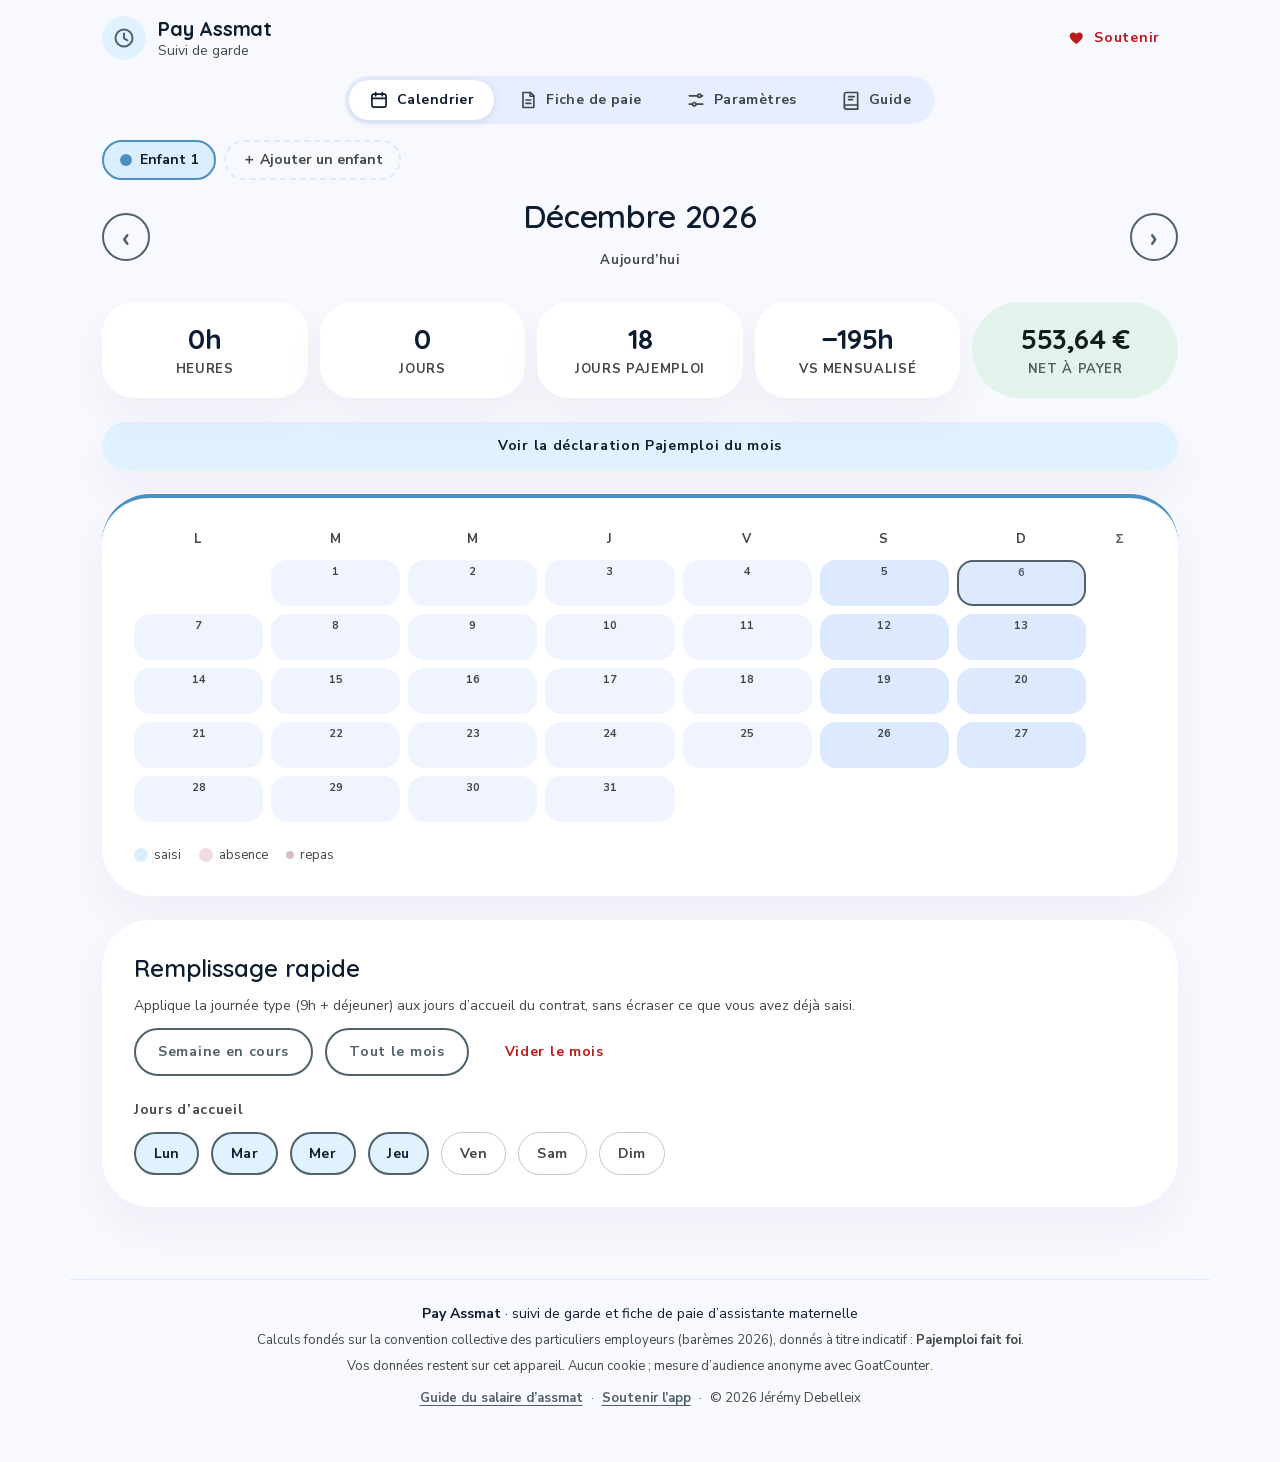
==== commit 235d0a81: "feat: implement multi-child contract management with color coding; update UI and storage handling" ====
--- a/index.html
+++ b/index.html
@@ -86,6 +86,9 @@
 
 <main>
 
+  <!-- ============ CONTRATS (un par enfant) ============ -->
+  <div class="contrats no-print" id="contrats" role="toolbar" aria-label="Enfants gardés"></div>
+
   <!-- ============ CALENDRIER ============ -->
   <section id="vue-calendrier" class="view is-active" role="tabpanel">
     <div class="monthnav">
@@ -157,6 +160,11 @@
           <label>Assistante maternelle<input type="text" name="assmat" placeholder="Nom"></label>
           <label class="span2">Employeur (parent)<input type="text" name="employeur" placeholder="Nom"></label>
         </div>
+        <fieldset class="couleurs-contrat">
+          <legend>Couleur du contrat</legend>
+          <div class="chips" id="couleurs-contrat"></div>
+        </fieldset>
+        <button type="button" class="btn danger ghost" id="btn-suppr-contrat">Supprimer ce contrat</button>
       </div>
 
       <div class="card">
--- a/css/style.css
+++ b/css/style.css
@@ -205,6 +205,37 @@
 .card-don .btn { margin: var(--stack-sm) 0; }
 .card-don .btn svg { color: var(--error); }
 .small { font-size: 13px; line-height: 18px; }
+
+/* ---------- Contrats (un par enfant) ---------- */
+
+.contrats {
+  display: flex; gap: 8px; overflow-x: auto; scrollbar-width: none;
+  margin: 0 calc(-1 * var(--margin)) var(--stack-sm); padding: 4px var(--margin);
+}
+.contrats::-webkit-scrollbar { display: none; }
+.contrat-chip {
+  flex: none; appearance: none; cursor: pointer;
+  display: inline-flex; align-items: center; gap: 8px;
+  padding: 8px 16px; border-radius: var(--r-full);
+  border: 2px solid var(--surf-high); background: var(--surf-lowest); color: var(--on-surface);
+  font: 700 14px/20px 'Nunito Sans', sans-serif;
+  transition: background-color .18s ease, border-color .18s ease;
+}
+.contrat-chip[aria-pressed="true"] { background: var(--c-fond); border-color: var(--c); }
+.contrat-chip.ajout { color: var(--on-surface-variant); border-style: dashed; background: transparent; }
+.pastille, .pastille-contrat {
+  width: 12px; height: 12px; border-radius: 50%; flex: none; display: inline-block;
+  background: var(--c, var(--contrat));
+}
+.pastille-contrat { margin-right: 8px; vertical-align: 0; }
+.chip-couleur { display: inline-flex; align-items: center; gap: 8px; }
+.chip.chip-couleur[aria-pressed="true"] { background: var(--c-fond); border-color: var(--c); color: var(--on-surface); }
+.couleurs-contrat { margin-top: var(--stack-md); }
+#btn-suppr-contrat { margin-top: var(--stack-md); }
+#btn-suppr-contrat[hidden] { display: none; }
+
+/* Liseré de la couleur du contrat actif sur le calendrier. */
+.card:has(#cal-grid) { border-top: 4px solid var(--contrat, transparent); }
 
 /* ---------- Onglets ----------
    Ordinateur : rail segmenté sous l'en-tête. Mobile : barre fixe en bas de l'écran,
@@ -538,7 +569,7 @@
 .day .dot { width: 4px; height: 4px; border-radius: 50%; background: var(--secondary-fixed-dim); }
 
 /* Journée saisie : bleu ciel. Absence : rose poudré, jamais alarmant. */
-.day.filled { background: var(--primary-container); }
+.day.filled { background: var(--contrat-fond, var(--primary-container)); }
 .day.filled .n { color: var(--on-primary-container); }
 .day.filled .h { color: var(--on-primary-fixed); }
 .day.off { background: var(--secondary-container); }
@@ -568,7 +599,7 @@
 }
 .lg { width: 14px; height: 14px; border-radius: var(--r-sm); display: inline-block; margin-left: var(--stack-sm); }
 .lg:first-child { margin-left: 0; }
-.lg-present { background: var(--primary-container); }
+.lg-present { background: var(--contrat-fond, var(--primary-container)); }
 .lg-absent  { background: var(--secondary-container); }
 .lg-repas   { background: var(--secondary-fixed-dim); border-radius: 50%; width: 8px; height: 8px; }
 
